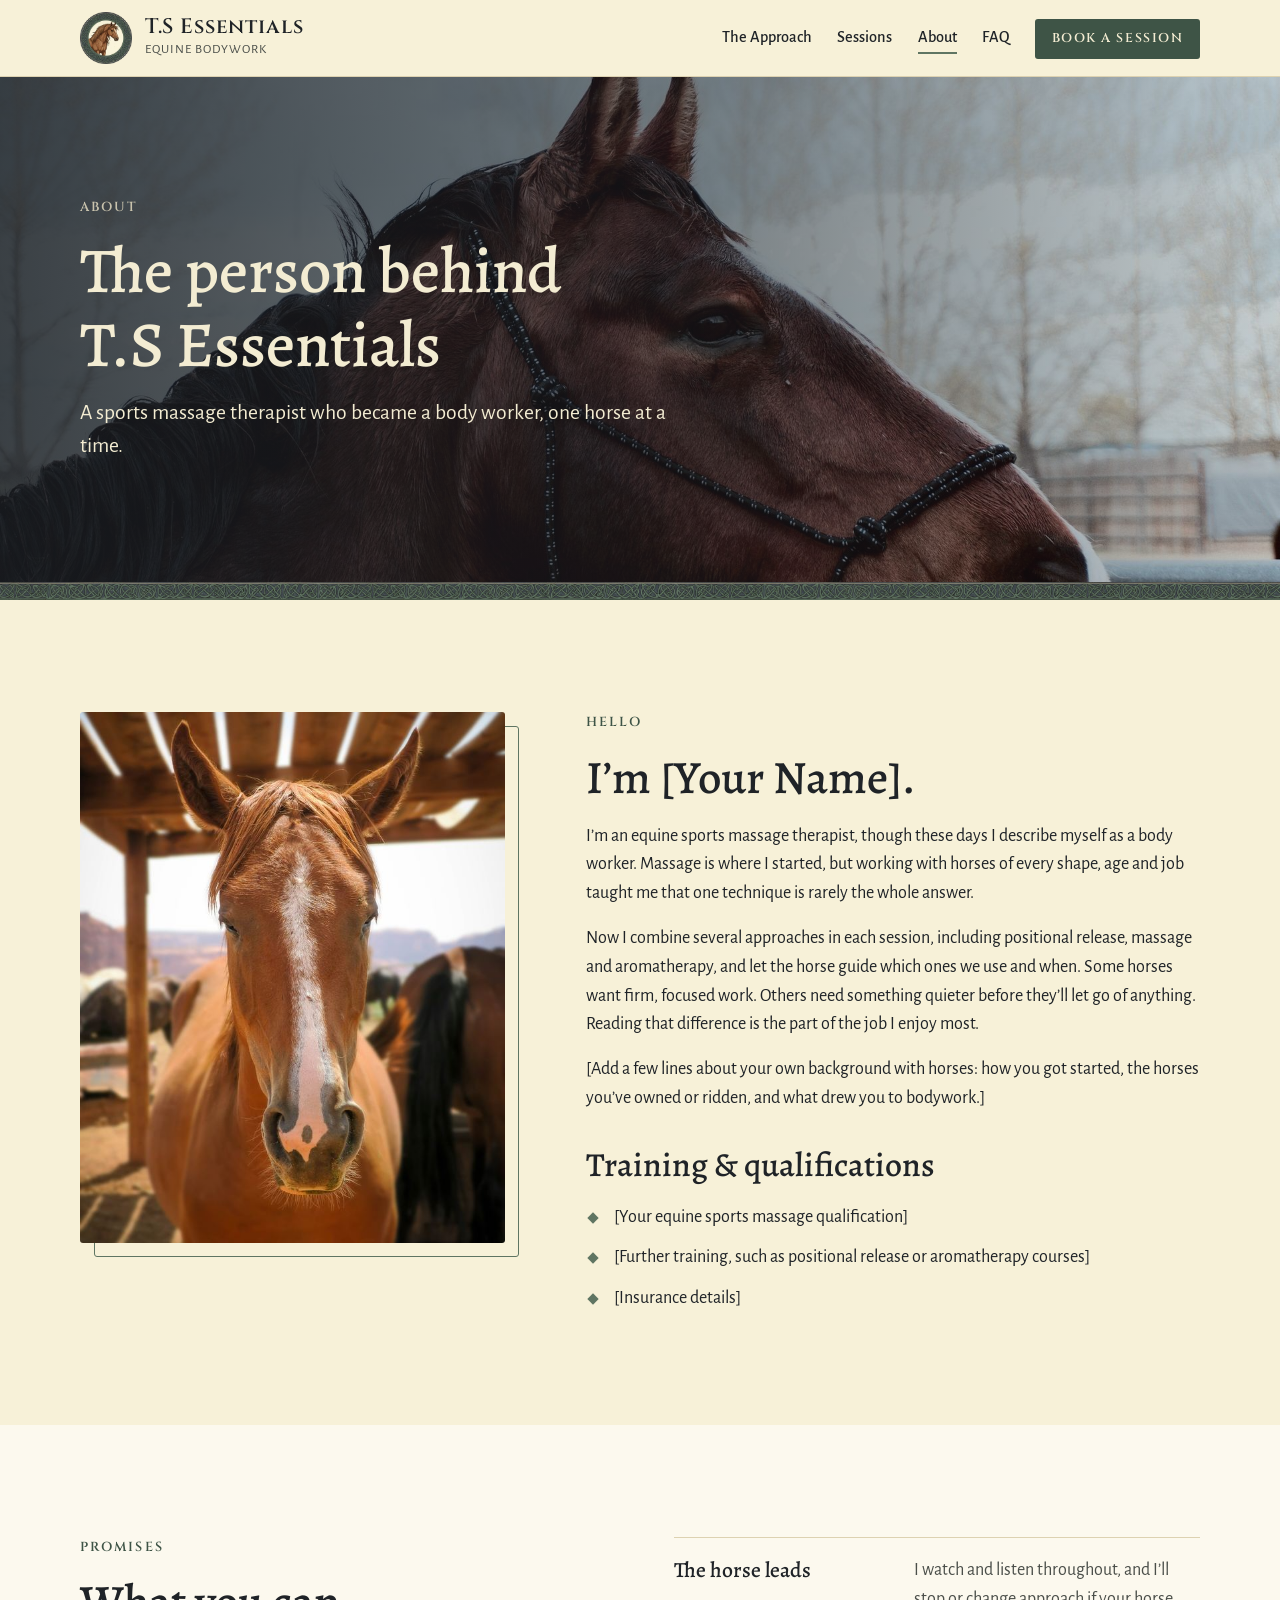
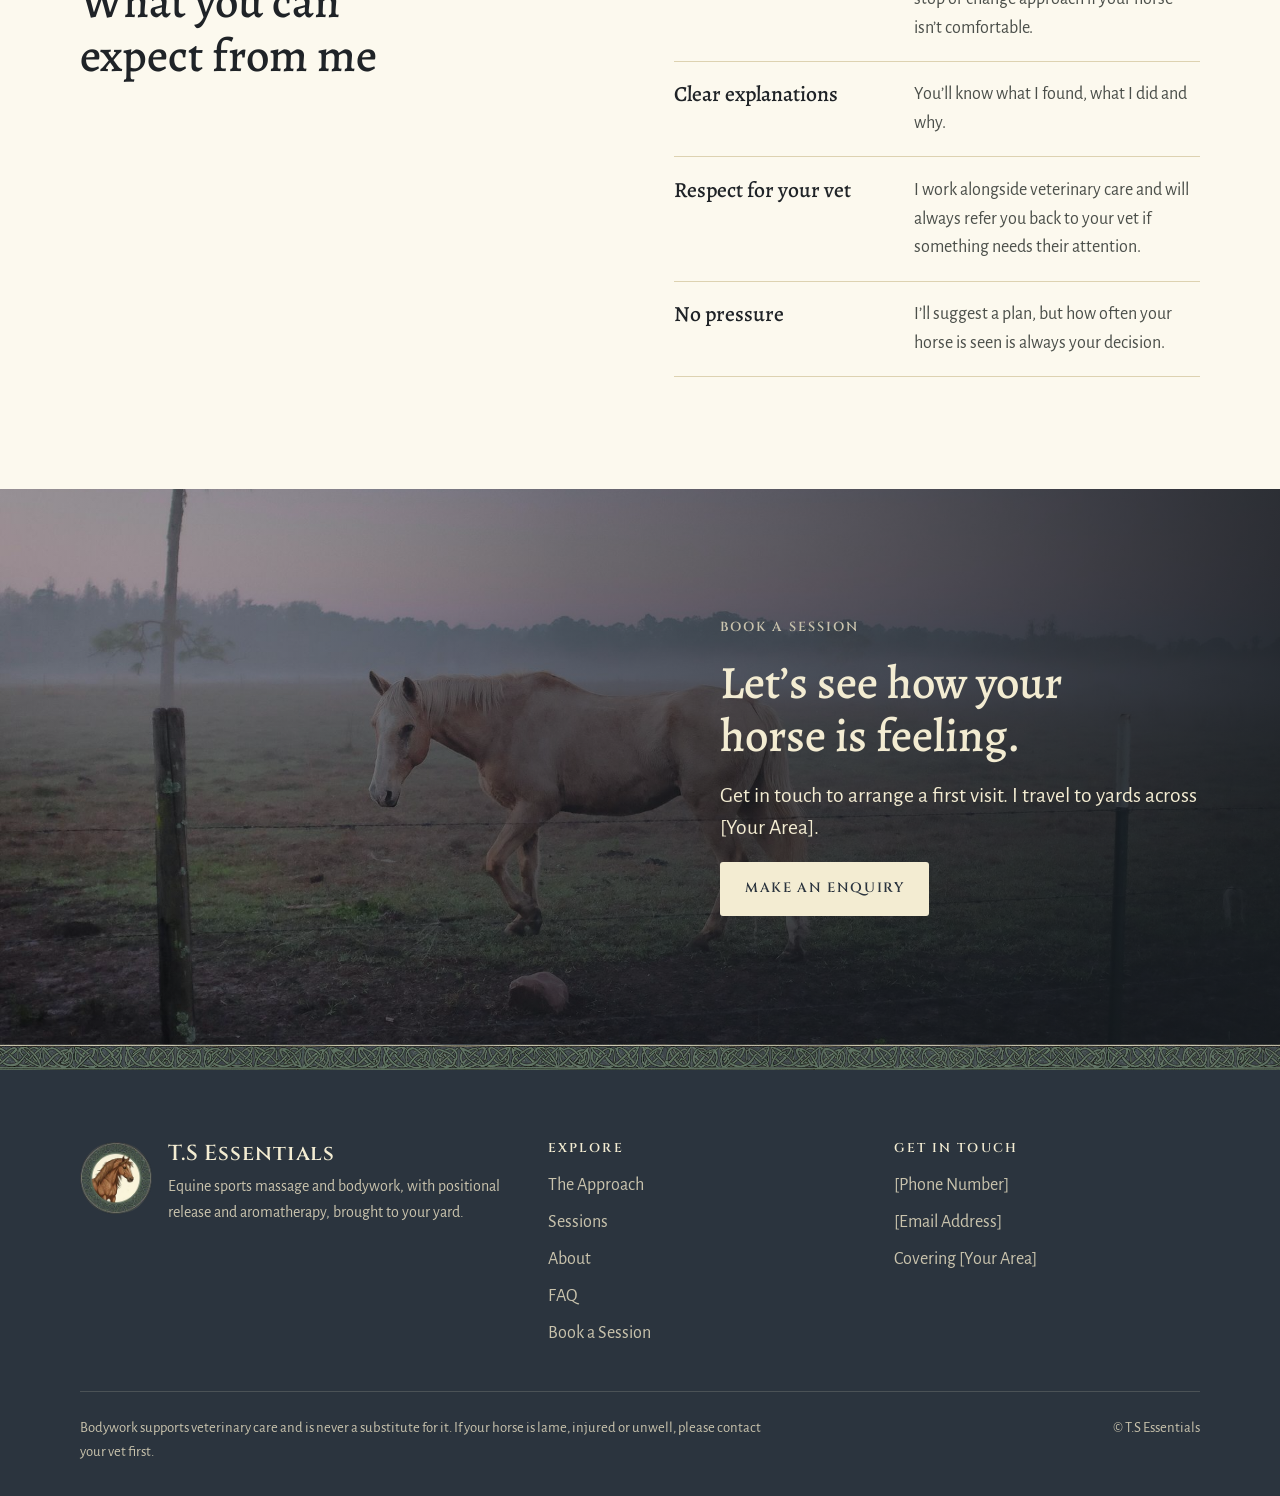
==== ts-essentials-website/about.html @ 5a61f4cd "Add T.S Essentials equine bodywork website Five-page static site (Home, Approach, Sessions/FAQ, Abou" ====
<!doctype html>
<html lang="en">
<head>
<meta charset="utf-8">
<meta name="viewport" content="width=device-width, initial-scale=1, viewport-fit=cover">
<title>About | T.S Essentials</title>
<meta name="claude:viewport-fit-sides" content="cover">
<meta name="description" content="Meet the equine sports massage therapist and body worker behind T.S Essentials.">
<meta property="og:type" content="website">
<meta property="og:site_name" content="T.S Essentials">
<meta property="og:title" content="About | T.S Essentials">
<meta property="og:description" content="Meet the equine sports massage therapist and body worker behind T.S Essentials.">
<meta property="og:image" content="images/logo-full.jpg">
<meta name="theme-color" content="#f7f1d8">
<link rel="icon" type="image/png" href="images/favicon.png">
<link rel="apple-touch-icon" href="images/apple-touch-icon.png">
<link rel="preconnect" href="https://fonts.googleapis.com">
<link rel="preconnect" href="https://fonts.gstatic.com" crossorigin>
<link rel="stylesheet" href="https://fonts.googleapis.com/css2?family=Alegreya:ital,wght@0,500;0,600;1,500&family=Alegreya+Sans:wght@400;500;700&family=Cinzel:wght@500;600&display=swap">
<link rel="stylesheet" href="css/styles.css">
<script>document.documentElement.classList.add("js");</script>
</head>
<body>
<a class="skip" href="#main">Skip to content</a>
<header class="site-header">
  <div class="wrap">
    <a class="brand" href="index.html" aria-label="T.S Essentials, home">
      <img src="images/emblem-small.webp" width="52" height="52" alt="">
      <span>
        <span class="brand__name">T.S Essentials</span>
        <span class="brand__sub">Equine Bodywork</span>
      </span>
    </a>
    <button class="nav-toggle" type="button" aria-expanded="false" aria-controls="site-nav">Menu</button>
    <nav class="nav" id="site-nav" aria-label="Main">
      <ul>
        <li><a href="approach.html">The Approach</a></li>
        <li><a href="sessions.html">Sessions</a></li>
        <li><a href="about.html" aria-current="page">About</a></li>
        <li><a href="sessions.html#faq">FAQ</a></li>
        <li><a class="nav__cta" href="contact.html">Book a Session</a></li>
      </ul>
    </nav>
  </div>
</header>
<section class="page-head">
  <img src="images/bay-halter.jpg" srcset="images/bay-halter-sm.jpg 900w, images/bay-halter.jpg 1920w" sizes="100vw" alt="" style="object-position: 60% 35%;">
  <div class="wrap">
    <div class="page-head__inner">
      <p class="eyebrow">About</p>
      <h1>The person behind T.S Essentials</h1>
      <p>A sports massage therapist who became a body worker, one horse at a time.</p>
    </div>
  </div>
</section>
<div class="knot knot--thin" role="presentation"></div>

<main id="main">

<section class="section">
  <div class="wrap split split--top">
    <div class="split__media split__media--tall framed">
      <img src="images/chestnut-blaze.jpg" srcset="images/chestnut-blaze-sm.jpg 640w, images/chestnut-blaze.jpg 1100w" sizes="(max-width: 820px) 100vw, 40vw" width="1100" height="1650" alt="A chestnut horse with a white blaze looking out from a field shelter" loading="lazy">
    </div>
    <div class="stack">
      <p class="eyebrow">Hello</p>
      <h2>I&rsquo;m [Your Name].</h2>
      <div class="prose">
        <p>I&rsquo;m an equine sports massage therapist, though these days I describe myself as a body worker. Massage is where I started, but working with horses of every shape, age and job taught me that one technique is rarely the whole answer.</p>
        <p>Now I combine several approaches in each session, including positional release, massage and aromatherapy, and let the horse guide which ones we use and when. Some horses want firm, focused work. Others need something quieter before they&rsquo;ll let go of anything. Reading that difference is the part of the job I enjoy most.</p>
        <p>[Add a few lines about your own background with horses: how you got started, the horses you&rsquo;ve owned or ridden, and what drew you to bodywork.]</p>
      </div>
      <h3 class="mt-1">Training &amp; qualifications</h3>
      <ul class="checks">
        <li>[Your equine sports massage qualification]</li>
        <li>[Further training, such as positional release or aromatherapy courses]</li>
        <li>[Insurance details]</li>
      </ul>
    </div>
  </div>
</section>

<section class="section section--paper">
  <div class="wrap two-col">
    <div class="stack">
      <p class="eyebrow">Promises</p>
      <h2>What you can expect from me</h2>
    </div>
    <dl class="roster">
      <div><dt>The horse leads</dt><dd>I watch and listen throughout, and I&rsquo;ll stop or change approach if your horse isn&rsquo;t comfortable.</dd></div>
      <div><dt>Clear explanations</dt><dd>You&rsquo;ll know what I found, what I did and why.</dd></div>
      <div><dt>Respect for your vet</dt><dd>I work alongside veterinary care and will always refer you back to your vet if something needs their attention.</dd></div>
      <div><dt>No pressure</dt><dd>I&rsquo;ll suggest a plan, but how often your horse is seen is always your decision.</dd></div>
    </dl>
  </div>
</section>

<section class="cta" aria-labelledby="cta-title">
  <img src="images/palomino-fog.jpg" srcset="images/palomino-fog-sm.jpg 900w, images/palomino-fog.jpg 1920w" sizes="100vw" alt="" loading="lazy" style="object-position: 50% 55%;">
  <div class="wrap">
    <div class="cta__inner">
      <p class="eyebrow">Book a session</p>
      <h2 id="cta-title">Let’s see how your horse is feeling.</h2>
      <p>Get in touch to arrange a first visit. I travel to yards across [Your Area].</p>
      <div class="actions"><a class="btn btn--light" href="contact.html">Make an enquiry</a></div>
    </div>
  </div>
</section>

</main>
<div class="knot" role="presentation"></div>
<footer class="site-footer">
  <div class="wrap">
    <div class="footer-grid">
      <div class="footer-brand">
        <img src="images/emblem-small.webp" width="72" height="72" alt="">
        <div>
          <span class="brand__name">T.S Essentials</span>
          <p>Equine sports massage and bodywork, with positional release and aromatherapy, brought to your yard.</p>
        </div>
      </div>
      <div>
        <h2>Explore</h2>
        <ul>
          <li><a href="approach.html">The Approach</a></li>
          <li><a href="sessions.html">Sessions</a></li>
          <li><a href="about.html">About</a></li>
          <li><a href="sessions.html#faq">FAQ</a></li>
          <li><a href="contact.html">Book a Session</a></li>
        </ul>
      </div>
      <div>
        <h2>Get in touch</h2>
        <ul>
          <li><a href="tel:[Phone Number]">[Phone Number]</a></li>
          <li><a href="mailto:[Email Address]">[Email Address]</a></li>
          <li>Covering [Your Area]</li>
        </ul>
      </div>
    </div>
    <div class="footer-base">
      <p>Bodywork supports veterinary care and is never a substitute for it. If your horse is lame, injured or unwell, please contact your vet first.</p>
      <p>&copy; T.S Essentials</p>
    </div>
  </div>
</footer>
<script src="js/main.js" defer></script>
</body>
</html>
---- ts-essentials-website/css/styles.css ----
/* ==========================================================================
   T.S Essentials · Equine Bodywork
   Layout concept: a parchment page framed by the knotwork from the logo.
   Slate bands carry the key messages; inscriptional capitals for labels.
   ========================================================================== */

:root {
  /* Colour, sampled from the logo */
  --parchment: #f7f1d8;      /* logo ground */
  --paper: #fcf9ee;          /* lighter panel */
  --slate: #2b343e;          /* outer ring navy */
  --slate-soft: #3a4550;
  --knot: #5f7562;           /* knotwork green */
  --knot-deep: #3e5446;
  --chestnut: #8f532b;       /* the horse */
  --chestnut-deep: #6b3b1d;
  --ink: #1f2327;
  --ink-soft: #4b4f4a;
  --rule: #ddd2b1;
  --on-dark: #f3ecd2;
  --on-dark-soft: #c9c3ad;

  /* Type */
  --font-mark: "Cinzel", "Trajan Pro", "Times New Roman", serif;
  --font-head: "Alegreya", "Georgia", "Times New Roman", serif;
  --font-body: "Alegreya Sans", "Gill Sans", "Segoe UI", system-ui, sans-serif;

  --step--1: 0.9rem;
  --step-0: 1.125rem;
  --step-1: 1.35rem;
  --step-2: clamp(1.6rem, 1.3rem + 1.2vw, 2.1rem);
  --step-3: clamp(2rem, 1.5rem + 2vw, 2.9rem);
  --step-4: clamp(2.4rem, 1.6rem + 3.4vw, 4rem);

  --measure: 64ch;
  --wrap: 72rem;
  --gutter-l: max(16px, env(safe-area-inset-left, 0px));
  --gutter-r: max(16px, env(safe-area-inset-right, 0px));
  --space-section: clamp(4rem, 3rem + 5vw, 7.5rem);
  --radius: 3px;
  color-scheme: light;
}

*, *::before, *::after { box-sizing: border-box; }

html { -webkit-text-size-adjust: 100%; scroll-behavior: smooth; }
@media (prefers-reduced-motion: reduce) {
  html { scroll-behavior: auto; }
  *, *::before, *::after { transition: none !important; animation: none !important; }
}

body {
  margin: 0;
  background: var(--parchment);
  color: var(--ink);
  font-family: var(--font-body);
  font-size: var(--step-0);
  line-height: 1.6;
  text-rendering: optimizeLegibility;
}

img { display: block; max-width: 100%; height: auto; }

a { color: var(--knot-deep); text-decoration-thickness: 1px; text-underline-offset: 0.2em; }
a:hover { color: var(--chestnut); }

:focus-visible { outline: 2px solid var(--chestnut); outline-offset: 3px; }

h1, h2, h3, h4 {
  font-family: var(--font-head);
  font-weight: 500;
  line-height: 1.15;
  margin: 0;
  text-wrap: balance;
  color: var(--ink);
}
h1 { font-size: var(--step-4); }
h2 { font-size: var(--step-3); }
h3 { font-size: var(--step-2); }
h4 { font-size: var(--step-1); }

p { margin: 0; }

.skip {
  position: absolute; left: -999px; top: 0;
  background: var(--slate); color: var(--on-dark);
  padding: 0.6rem 1rem; z-index: 100;
}
.skip:focus { left: var(--gutter-l); top: 0.5rem; }

/* ---------- Layout helpers ---------- */

.wrap {
  max-width: var(--wrap);
  margin-inline: auto;
  padding-left: var(--gutter-l);
  padding-right: var(--gutter-r);
}

.section { padding-block: var(--space-section); }
.section--tight { padding-block: clamp(3rem, 2rem + 3vw, 5rem); }
.section--paper { background: var(--paper); }

.stack { display: flex; flex-direction: column; gap: 1.1rem; }
.stack > * { min-width: 0; }
.prose { max-width: var(--measure); }
.prose p + p { margin-top: 1rem; }

.eyebrow {
  font-family: var(--font-mark);
  font-size: 0.82rem;
  font-weight: 600;
  letter-spacing: 0.16em;
  text-transform: uppercase;
  color: var(--knot-deep);
}

.lede { font-size: var(--step-1); line-height: 1.5; color: var(--ink-soft); }

/* The knotwork band, unrolled from the logo's ring */
.knot {
  height: 26px;
  background: var(--slate) url("../images/knot-band.webp") repeat-x center / auto 100%;
}
.knot--thin { height: 18px; }

/* ---------- Buttons ---------- */

.btn {
  display: inline-flex; align-items: center; justify-content: center; gap: 0.5rem;
  font-family: var(--font-mark);
  font-weight: 600;
  font-size: 0.85rem;
  letter-spacing: 0.12em;
  text-transform: uppercase;
  text-decoration: none;
  padding: 0.95rem 1.5rem;
  border: 1px solid transparent;
  border-radius: var(--radius);
  cursor: pointer;
  transition: background-color 0.2s ease, color 0.2s ease, border-color 0.2s ease;
}
.btn--primary { background: var(--knot-deep); color: var(--on-dark); }
.btn--primary:hover { background: var(--slate); color: var(--on-dark); }
.btn--light { background: var(--on-dark); color: var(--slate); }
.btn--light:hover { background: var(--paper); color: var(--chestnut-deep); }
.btn--ghost { border-color: currentColor; color: var(--on-dark); background: transparent; }
.btn--ghost:hover { background: rgba(243, 236, 210, 0.12); color: var(--on-dark); }
.btn--outline { border-color: var(--knot-deep); color: var(--knot-deep); background: transparent; }
.btn--outline:hover { background: var(--knot-deep); color: var(--on-dark); }

.actions { display: flex; flex-wrap: wrap; gap: 0.75rem; }

/* ---------- Header ---------- */

body::before {
  content: ""; position: fixed; inset: 0 0 auto;
  height: env(safe-area-inset-top, 0px);
  z-index: 60; background: var(--parchment);
}

.site-header {
  position: sticky;
  top: env(safe-area-inset-top, 0px);
  z-index: 50;
  background: var(--parchment);
  border-bottom: 1px solid var(--rule);
}
.site-header .wrap {
  display: flex; align-items: center; justify-content: space-between;
  gap: 1rem; min-height: 76px;
}

.brand {
  display: flex; align-items: center; gap: 0.8rem;
  text-decoration: none; color: var(--ink);
}
.brand img { width: 52px; height: 52px; }
.brand__name {
  display: block;
  font-family: var(--font-mark);
  font-weight: 600;
  font-size: 1.3rem;
  letter-spacing: 0.04em;
  line-height: 1.1;
  color: var(--ink);
}
.brand__sub {
  display: block;
  font-family: var(--font-body);
  font-size: 0.82rem;
  letter-spacing: 0.08em;
  text-transform: uppercase;
  color: var(--ink-soft);
}
.brand:hover .brand__name { color: var(--chestnut-deep); }

.nav ul {
  list-style: none; margin: 0; padding: 0;
  display: flex; align-items: center; gap: 0.25rem 1.6rem; flex-wrap: wrap;
}
.nav a {
  font-family: var(--font-body);
  font-weight: 500;
  font-size: 1.02rem;
  color: var(--ink);
  text-decoration: none;
  padding-block: 0.4rem;
  border-bottom: 2px solid transparent;
}
.nav a:hover { color: var(--knot-deep); border-bottom-color: var(--rule); }
.nav a[aria-current="page"] { border-bottom-color: var(--knot); }
.nav .nav__cta {
  font-family: var(--font-mark);
  font-size: 0.8rem; font-weight: 600;
  letter-spacing: 0.12em; text-transform: uppercase;
  background: var(--knot-deep); color: var(--on-dark);
  padding: 0.7rem 1.05rem; border-radius: var(--radius); border: 0;
}
.nav .nav__cta:hover { background: var(--slate); color: var(--on-dark); }
.nav .nav__cta[aria-current="page"] { background: var(--slate); }

.nav-toggle {
  display: none;
  font: 600 0.8rem/1 var(--font-mark);
  letter-spacing: 0.12em; text-transform: uppercase;
  color: var(--ink); background: transparent;
  border: 1px solid var(--ink-soft); border-radius: var(--radius);
  padding: 0.65rem 0.85rem; cursor: pointer;
}

@media (max-width: 860px) {
  .js .nav-toggle { display: inline-block; }
  .js .nav {
    display: none;
    position: absolute; left: 0; right: 0; top: 100%;
    background: var(--parchment);
    border-bottom: 1px solid var(--rule);
    padding: 0.5rem var(--gutter-r) 1.25rem var(--gutter-l);
  }
  .js .nav.is-open { display: block; }
  .js .nav ul { flex-direction: column; align-items: stretch; gap: 0; }
  .js .nav li a { display: block; padding: 0.8rem 0; border-bottom: 1px solid var(--rule); }
  .js .nav li:last-child a { margin-top: 1rem; text-align: center; border-bottom: 0; }
  .site-header .wrap { position: relative; }
  /* Without script, the menu simply wraps under the brand */
  html:not(.js) .site-header .wrap { flex-wrap: wrap; padding-block: 0.75rem; }
}

@media (max-width: 420px) {
  .brand img { width: 44px; height: 44px; }
  .brand__name { font-size: 1.12rem; }
  .brand__sub { font-size: 0.74rem; }
}

/* ---------- Hero (home) ---------- */

.hero {
  position: relative;
  isolation: isolate;
  color: var(--on-dark);
  background: var(--slate);
  overflow: hidden;
}
.hero__img {
  position: absolute; inset: 0; z-index: -2;
  width: 100%; height: 100%;
  object-fit: cover; object-position: 62% 60%;
}
.hero::after {
  content: ""; position: absolute; inset: 0; z-index: -1;
  background:
    linear-gradient(90deg, rgba(24, 29, 34, 0.86) 0%, rgba(24, 29, 34, 0.62) 42%, rgba(24, 29, 34, 0.1) 78%),
    linear-gradient(0deg, rgba(24, 29, 34, 0.55) 0%, rgba(24, 29, 34, 0) 40%);
}
.hero .wrap { padding-block: clamp(5.5rem, 4rem + 9vw, 11rem); }
.hero__inner { max-width: 36rem; display: flex; flex-direction: column; gap: 1.4rem; }
.hero .eyebrow { color: var(--on-dark-soft); }
.hero h1 { color: var(--on-dark); }
.hero p:not(.eyebrow) { font-size: var(--step-1); line-height: 1.5; color: var(--on-dark); max-width: 32rem; }
.hero .actions { margin-top: 0.4rem; }
@media (max-width: 760px) {
  .hero__img { object-position: 72% 60%; }
  .hero::after {
    background: linear-gradient(0deg, rgba(24, 29, 34, 0.88) 0%, rgba(24, 29, 34, 0.62) 55%, rgba(24, 29, 34, 0.5) 100%);
  }
}

/* ---------- Page header (inner pages) ---------- */

.page-head {
  position: relative; isolation: isolate;
  background: var(--slate); color: var(--on-dark);
  overflow: hidden;
}
.page-head img {
  position: absolute; inset: 0; z-index: -2;
  width: 100%; height: 100%; object-fit: cover;
}
.page-head::after {
  content: ""; position: absolute; inset: 0; z-index: -1;
  background: linear-gradient(90deg, rgba(24, 29, 34, 0.84) 0%, rgba(24, 29, 34, 0.55) 55%, rgba(24, 29, 34, 0.2) 100%);
}
@media (max-width: 760px) {
  .page-head::after { background: linear-gradient(0deg, rgba(24, 29, 34, 0.85) 0%, rgba(24, 29, 34, 0.6) 100%); }
}
.page-head .wrap { padding-block: clamp(4rem, 3rem + 6vw, 7.5rem); }
.page-head__inner { max-width: 38rem; display: flex; flex-direction: column; gap: 1rem; }
.page-head .eyebrow { color: var(--on-dark-soft); }
.page-head h1 { color: var(--on-dark); font-size: var(--step-4); }
.page-head p:not(.eyebrow) { color: var(--on-dark); font-size: var(--step-1); line-height: 1.5; }

/* ---------- Split (image + text) ---------- */

.split {
  display: grid;
  grid-template-columns: minmax(0, 5fr) minmax(0, 7fr);
  gap: clamp(2rem, 1rem + 4vw, 5rem);
  align-items: center;
}
.split--flip { grid-template-columns: minmax(0, 7fr) minmax(0, 5fr); }
.split--flip > .split__media { order: 2; }
.split--top { align-items: start; }

.split__media img {
  width: 100%;
  border-radius: var(--radius);
}
.split__media--tall img { aspect-ratio: 4 / 5; object-fit: cover; }
.split__media--wide img { aspect-ratio: 4 / 3; object-fit: cover; }

/* A framed photo: thin knot-green keyline offset behind */
.framed { position: relative; }
.framed::before {
  content: ""; position: absolute;
  inset: 14px -14px -14px 14px;
  border: 1px solid var(--knot);
  border-radius: var(--radius);
  z-index: -1;
}
.framed { isolation: isolate; margin-right: 14px; margin-bottom: 14px; }

@media (max-width: 820px) {
  .split, .split--flip { grid-template-columns: minmax(0, 1fr); }
  .split--flip > .split__media { order: 0; }
  .split__media--tall img { aspect-ratio: 4 / 3; }
}

/* ---------- Slate band with three pillars ---------- */

.band {
  background: var(--slate);
  color: var(--on-dark);
}
.band h2, .band h3 { color: var(--on-dark); }
.band .eyebrow { color: var(--on-dark-soft); }
.band p { color: var(--on-dark-soft); }
.band a { color: var(--on-dark); }
.band a:hover { color: #e6c9a6; }

.band__head { max-width: 40rem; display: flex; flex-direction: column; gap: 1rem; margin-bottom: clamp(2.5rem, 2rem + 2vw, 3.75rem); }

.pillars {
  display: grid;
  grid-template-columns: repeat(3, minmax(0, 1fr));
  gap: 0;
}
.pillar {
  display: flex; flex-direction: column; gap: 0.9rem;
  padding: 0.25rem clamp(1.25rem, 0.5rem + 2vw, 2.25rem);
  border-left: 1px solid rgba(243, 236, 210, 0.2);
}
.pillar:first-child { padding-left: 0; border-left: 0; }
.pillar h3 {
  font-family: var(--font-mark);
  font-size: 1.15rem;
  font-weight: 600;
  letter-spacing: 0.06em;
  text-transform: uppercase;
}
.pillar .more {
  margin-top: auto;
  padding-top: 0.5rem;
  font-weight: 500;
}

@media (max-width: 860px) {
  .pillars { grid-template-columns: minmax(0, 1fr); gap: 2.25rem; }
  .pillar, .pillar:first-child { padding: 1.75rem 0 0; border-left: 0; border-top: 1px solid rgba(243, 236, 210, 0.2); }
  .pillar:first-child { border-top: 0; padding-top: 0; }
}

/* ---------- Lists ---------- */

.checks { list-style: none; margin: 0; padding: 0; display: grid; gap: 0.75rem; }
.checks li {
  position: relative;
  padding-left: 1.75rem;
}
.checks li::before {
  /* small knot-green lozenge */
  content: "";
  position: absolute; left: 0.2rem; top: 0.62em;
  width: 0.5rem; height: 0.5rem;
  background: var(--knot);
  transform: rotate(45deg);
}
.checks--two { grid-template-columns: repeat(2, minmax(0, 1fr)); column-gap: 2.5rem; }
@media (max-width: 640px) { .checks--two { grid-template-columns: minmax(0, 1fr); } }

.checks strong { font-weight: 700; color: var(--ink); }

/* Who-I-work-with list: term + description */
.roster { display: grid; gap: 0; margin: 0; }
.roster div {
  display: grid; grid-template-columns: minmax(0, 13rem) minmax(0, 1fr);
  gap: 0.4rem 2rem;
  padding-block: 1.15rem;
  border-top: 1px solid var(--rule);
}
.roster div:last-child { border-bottom: 1px solid var(--rule); }
.roster dt { font-family: var(--font-head); font-size: var(--step-1); font-weight: 500; line-height: 1.3; }
.roster dd { margin: 0; color: var(--ink-soft); }
@media (max-width: 640px) { .roster div { grid-template-columns: minmax(0, 1fr); } }

/* ---------- Notice (vet note) ---------- */

.notice {
  display: grid;
  grid-template-columns: auto minmax(0, 1fr);
  gap: 1.1rem;
  align-items: start;
  background: var(--paper);
  border: 1px solid var(--rule);
  border-left: 4px solid var(--chestnut);
  padding: 1.35rem 1.5rem;
  border-radius: var(--radius);
}
.notice svg { width: 26px; height: 26px; color: var(--chestnut); margin-top: 0.15rem; }
.notice h3 { font-size: var(--step-1); margin-bottom: 0.35rem; }
.notice p { color: var(--ink-soft); }
.notice p + p { margin-top: 0.6rem; }

/* ---------- Steps (a real sequence) ---------- */

.steps { list-style: none; margin: 0; padding: 0; counter-reset: step; display: grid; gap: 0; }
.steps li {
  counter-increment: step;
  display: grid;
  grid-template-columns: 4.25rem minmax(0, 1fr);
  gap: 0.25rem 1.25rem;
  padding-block: 1.6rem;
  border-top: 1px solid var(--rule);
}
.steps li:last-child { border-bottom: 1px solid var(--rule); }
.steps li::before {
  content: counter(step, upper-roman);
  grid-row: span 2;
  font-family: var(--font-mark);
  font-weight: 600;
  font-size: 1.5rem;
  color: var(--knot);
  line-height: 1.2;
}
.steps h3 { font-size: var(--step-1); }
.steps p { color: var(--ink-soft); grid-column: 2; }

/* ---------- Release signs (approach page) ---------- */

.signs {
  display: grid;
  grid-template-columns: repeat(2, minmax(0, 1fr));
  gap: 0;
  margin: 0; padding: 0; list-style: none;
  border-top: 1px solid var(--rule);
}
.signs li {
  padding: 1rem 1rem 1rem 0;
  border-bottom: 1px solid var(--rule);
}
.signs li:nth-child(odd) { padding-right: 1.5rem; }
.signs li:nth-child(even) { padding-left: 1.5rem; border-left: 1px solid var(--rule); }
.signs strong { display: block; font-family: var(--font-head); font-weight: 500; font-size: 1.15rem; }
.signs span { color: var(--ink-soft); font-size: 1rem; }
@media (max-width: 560px) {
  .signs { grid-template-columns: minmax(0, 1fr); }
  .signs li:nth-child(even) { padding-left: 0; border-left: 0; }
}

/* ---------- Quote-style statement ---------- */

.statement {
  font-family: var(--font-head);
  font-style: italic;
  font-size: var(--step-2);
  line-height: 1.35;
  color: var(--ink);
  max-width: 40rem;
}

/* ---------- Photo strip ---------- */

.photo-band { position: relative; }
.photo-band img { width: 100%; height: clamp(240px, 34vw, 460px); object-fit: cover; }

/* ---------- CTA panel ---------- */

.cta {
  position: relative; isolation: isolate; overflow: hidden;
  background: var(--slate); color: var(--on-dark);
}
.cta img {
  position: absolute; inset: 0; z-index: -2;
  width: 100%; height: 100%; object-fit: cover; object-position: 50% 55%;
}
.cta::after {
  content: ""; position: absolute; inset: 0; z-index: -1;
  background: linear-gradient(90deg, rgba(24, 29, 34, 0.15) 0%, rgba(24, 29, 34, 0.55) 45%, rgba(24, 29, 34, 0.85) 100%);
}
.cta .wrap { padding-block: clamp(4.5rem, 3.5rem + 6vw, 8rem); display: flex; justify-content: flex-end; }
.cta__inner { max-width: 30rem; display: flex; flex-direction: column; gap: 1.1rem; }
.cta h2 { color: var(--on-dark); }
.cta p:not(.eyebrow) { color: var(--on-dark); font-size: var(--step-1); line-height: 1.5; }
.cta .eyebrow { color: var(--on-dark-soft); }
@media (max-width: 700px) {
  .cta::after { background: linear-gradient(0deg, rgba(24, 29, 34, 0.88) 0%, rgba(24, 29, 34, 0.55) 100%); }
}

/* ---------- FAQ ---------- */

.faq { display: grid; gap: 0; border-top: 1px solid var(--rule); }
.faq details { border-bottom: 1px solid var(--rule); }
.faq summary {
  list-style: none;
  cursor: pointer;
  display: flex; justify-content: space-between; align-items: baseline; gap: 1.5rem;
  padding: 1.25rem 0;
  font-family: var(--font-head);
  font-size: var(--step-1);
  font-weight: 500;
  line-height: 1.3;
}
.faq summary::-webkit-details-marker { display: none; }
.faq summary::after {
  content: "+";
  flex: none;
  font-family: var(--font-body);
  font-size: 1.6rem; line-height: 1;
  color: var(--knot);
}
.faq details[open] summary::after { content: "\2212"; }
.faq summary:hover { color: var(--knot-deep); }
.faq .answer { padding: 0 0 1.4rem; max-width: var(--measure); color: var(--ink-soft); }
.faq .answer p + p { margin-top: 0.75rem; }

/* ---------- Contact ---------- */

.contact-grid {
  display: grid;
  grid-template-columns: minmax(0, 7fr) minmax(0, 4fr);
  gap: clamp(2rem, 1rem + 4vw, 5rem);
  align-items: start;
}
@media (max-width: 880px) { .contact-grid { grid-template-columns: minmax(0, 1fr); } }

.form { display: grid; gap: 1.25rem; }
.form fieldset { border: 0; padding: 0; margin: 0; display: grid; gap: 1.25rem; }
.form legend {
  font-family: var(--font-mark);
  font-weight: 600; font-size: 0.82rem;
  letter-spacing: 0.16em; text-transform: uppercase;
  color: var(--knot-deep);
  padding: 0; margin-bottom: 0.25rem;
}
.form .row { display: grid; grid-template-columns: repeat(2, minmax(0, 1fr)); gap: 1.25rem; }
@media (max-width: 560px) { .form .row { grid-template-columns: minmax(0, 1fr); } }

.field { display: flex; flex-direction: column; gap: 0.4rem; min-width: 0; }
.field label { font-weight: 500; font-size: 1rem; }
.field .hint { font-size: 0.9rem; color: var(--ink-soft); }
.field input, .field textarea, .field select {
  width: 100%;
  font: inherit;
  font-size: 1.05rem;
  color: var(--ink);
  background: var(--paper);
  border: 1px solid #c9bd99;
  border-radius: var(--radius);
  padding: 0.75rem 0.85rem;
}
.field textarea { min-height: 9rem; resize: vertical; }
.field input:focus, .field textarea:focus, .field select:focus {
  outline: 2px solid var(--knot); outline-offset: 0; border-color: var(--knot);
}
.req { color: var(--chestnut); }

.form__status {
  padding: 1rem 1.15rem;
  background: var(--paper);
  border: 1px solid var(--rule);
  border-left: 4px solid var(--knot);
  border-radius: var(--radius);
}

.aside-card {
  background: var(--slate);
  color: var(--on-dark);
  border-radius: var(--radius);
  overflow: hidden;
}
.aside-card__body { padding: 1.75rem; display: flex; flex-direction: column; gap: 1.25rem; }
.aside-card h2, .aside-card h3 { color: var(--on-dark); }
.aside-card dl { margin: 0; display: grid; gap: 1rem; }
.aside-card dt {
  font-family: var(--font-mark); font-weight: 600;
  font-size: 0.75rem; letter-spacing: 0.16em; text-transform: uppercase;
  color: var(--on-dark-soft);
}
.aside-card dd { margin: 0.15rem 0 0; font-size: 1.1rem; overflow-wrap: anywhere; }
.aside-card a { color: var(--on-dark); }
.aside-card p { color: var(--on-dark-soft); font-size: 1rem; }

/* ---------- Footer ---------- */

.site-footer { background: var(--slate); color: var(--on-dark-soft); }
.site-footer .wrap { padding-block: clamp(3rem, 2.5rem + 3vw, 4.5rem) 2rem; }
.footer-grid {
  display: grid;
  grid-template-columns: minmax(0, 1.4fr) minmax(0, 1fr) minmax(0, 1fr);
  gap: 2.5rem;
}
.footer-brand { display: flex; gap: 1rem; align-items: flex-start; }
.footer-brand img { width: 72px; height: 72px; flex: none; }
.footer-brand .brand__name { color: var(--on-dark); font-size: 1.35rem; }
.footer-brand p { font-size: 1rem; margin-top: 0.5rem; max-width: 22rem; }
.site-footer h2 {
  font-family: var(--font-mark); font-weight: 600;
  font-size: 0.8rem; letter-spacing: 0.16em; text-transform: uppercase;
  color: var(--on-dark); margin-bottom: 0.9rem;
}
.site-footer ul { list-style: none; margin: 0; padding: 0; display: grid; gap: 0.5rem; }
.site-footer a { color: var(--on-dark-soft); text-decoration: none; }
.site-footer a:hover { color: var(--on-dark); text-decoration: underline; }
.footer-base {
  margin-top: 2.75rem; padding-top: 1.5rem;
  border-top: 1px solid rgba(243, 236, 210, 0.16);
  display: flex; flex-wrap: wrap; justify-content: space-between; gap: 0.75rem 2rem;
  font-size: 0.92rem;
}
.footer-base p { max-width: 44rem; }
@media (max-width: 820px) { .footer-grid { grid-template-columns: minmax(0, 1fr); } }

/* ---------- Small utilities ---------- */

.center { text-align: center; }
.mt-1 { margin-top: 1rem; }
.mt-2 { margin-top: 2rem; }
.mt-3 { margin-top: 3rem; }
.section-head { display: flex; flex-direction: column; gap: 1rem; max-width: 44rem; margin-bottom: clamp(2rem, 1.5rem + 2vw, 3rem); }
.two-col { display: grid; grid-template-columns: repeat(2, minmax(0, 1fr)); gap: clamp(2rem, 1rem + 4vw, 5rem); align-items: start; }
.two-col > * { min-width: 0; }
@media (max-width: 820px) { .two-col { grid-template-columns: minmax(0, 1fr); } }

.visually-hidden {
  position: absolute !important; width: 1px; height: 1px;
  padding: 0; margin: -1px; overflow: hidden; clip: rect(0, 0, 0, 0); border: 0;
}
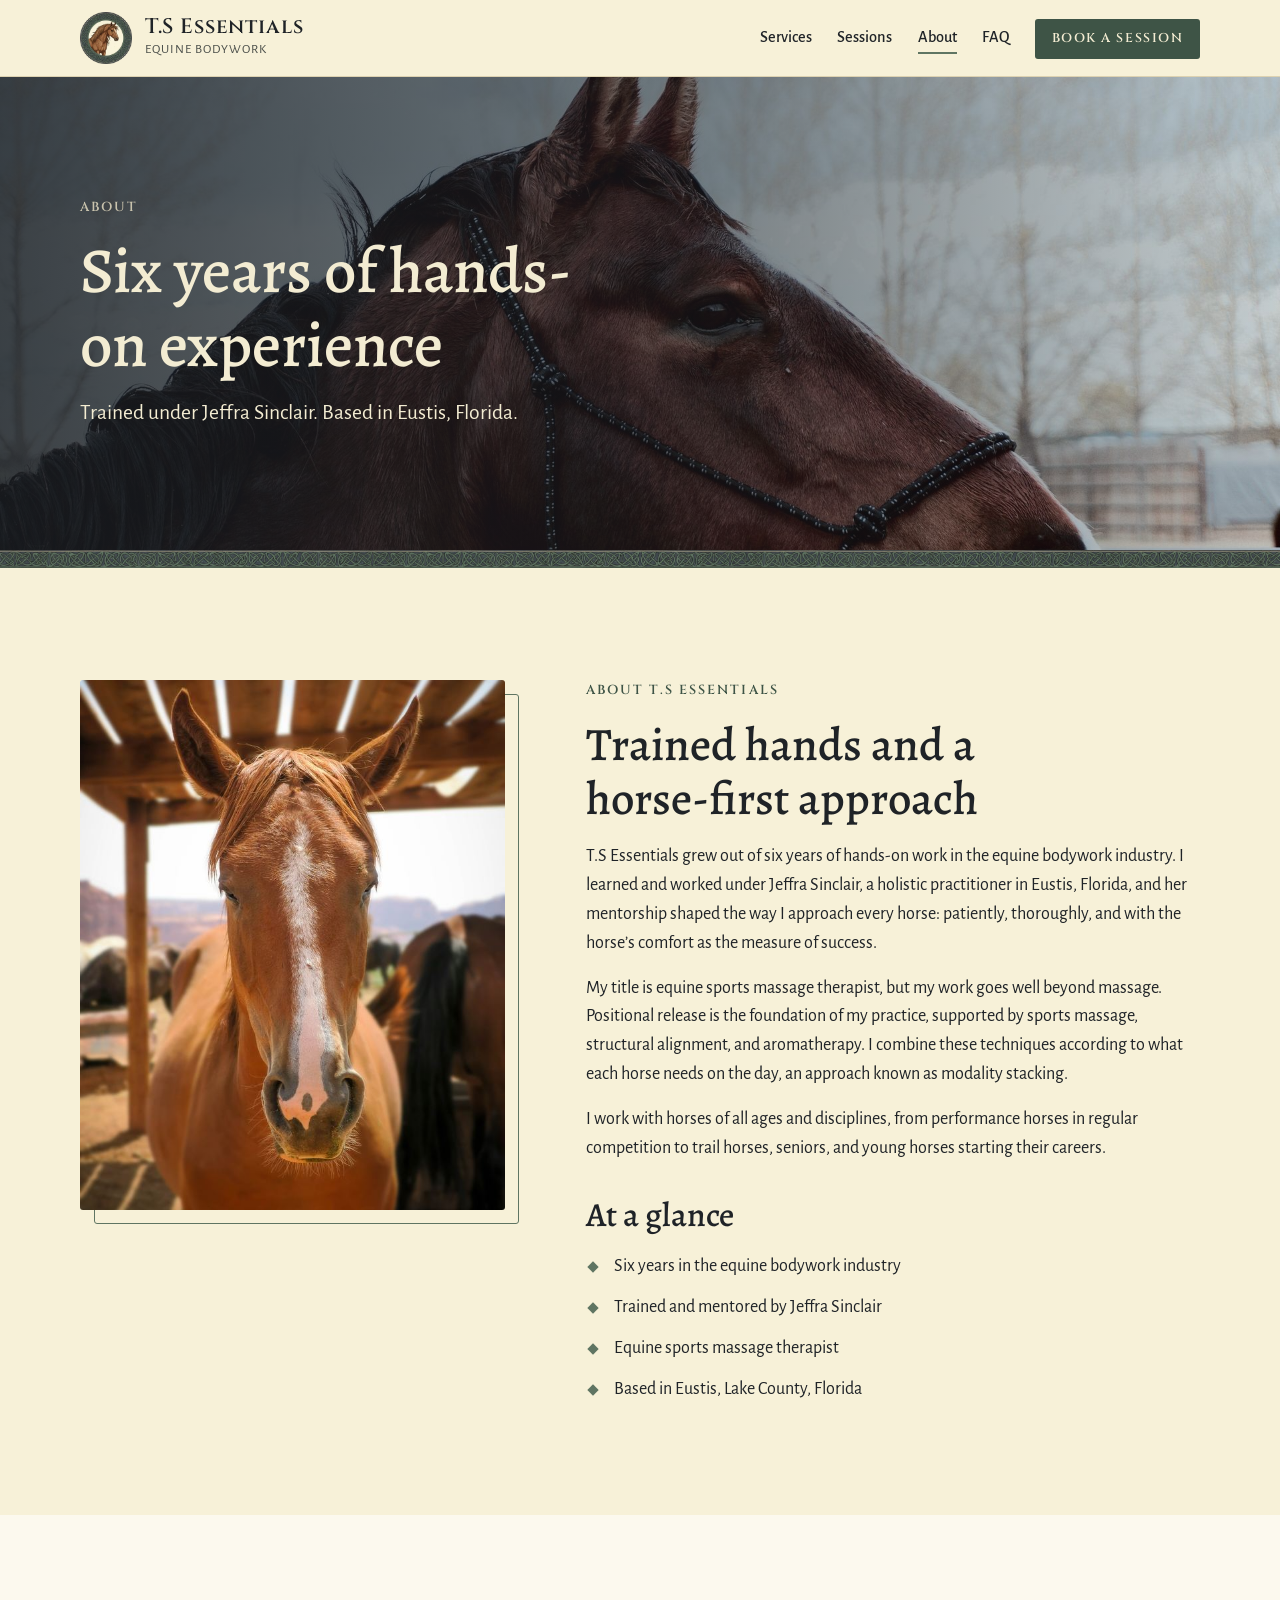
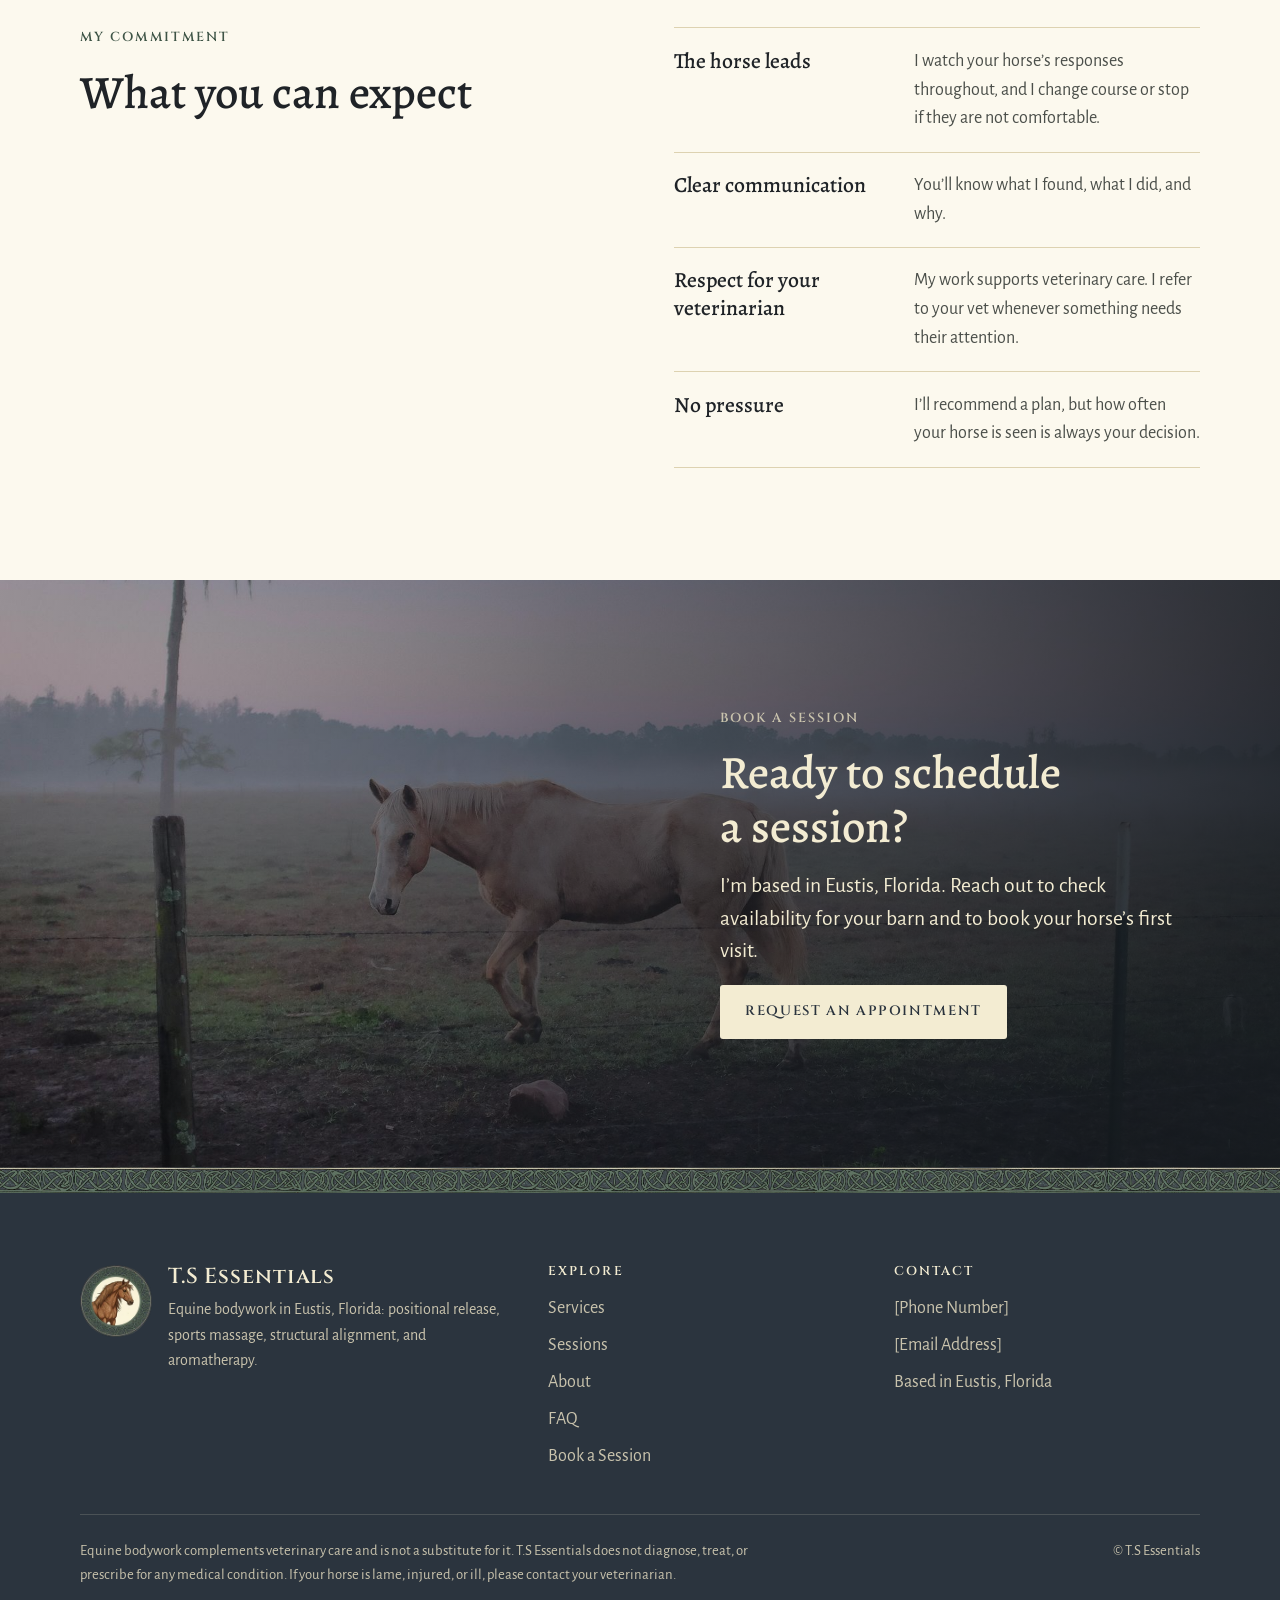
==== commit ffe165c5: "Rewrite T.S Essentials site copy with researched, professional content - Rename The Approach page to" ====
--- a/ts-essentials-website/about.html
+++ b/ts-essentials-website/about.html
@@ -1,15 +1,15 @@
 <!doctype html>
-<html lang="en">
+<html lang="en-US">
 <head>
 <meta charset="utf-8">
 <meta name="viewport" content="width=device-width, initial-scale=1, viewport-fit=cover">
 <title>About | T.S Essentials</title>
 <meta name="claude:viewport-fit-sides" content="cover">
-<meta name="description" content="Meet the equine sports massage therapist and body worker behind T.S Essentials.">
+<meta name="description" content="T.S Essentials is an equine bodywork practice in Eustis, Florida, with six years of industry experience and training under Jeffra Sinclair.">
 <meta property="og:type" content="website">
 <meta property="og:site_name" content="T.S Essentials">
 <meta property="og:title" content="About | T.S Essentials">
-<meta property="og:description" content="Meet the equine sports massage therapist and body worker behind T.S Essentials.">
+<meta property="og:description" content="T.S Essentials is an equine bodywork practice in Eustis, Florida, with six years of industry experience and training under Jeffra Sinclair.">
 <meta property="og:image" content="images/logo-full.jpg">
 <meta name="theme-color" content="#f7f1d8">
 <link rel="icon" type="image/png" href="images/favicon.png">
@@ -34,7 +34,7 @@
     <button class="nav-toggle" type="button" aria-expanded="false" aria-controls="site-nav">Menu</button>
     <nav class="nav" id="site-nav" aria-label="Main">
       <ul>
-        <li><a href="approach.html">The Approach</a></li>
+        <li><a href="services.html">Services</a></li>
         <li><a href="sessions.html">Sessions</a></li>
         <li><a href="about.html" aria-current="page">About</a></li>
         <li><a href="sessions.html#faq">FAQ</a></li>
@@ -48,8 +48,8 @@
   <div class="wrap">
     <div class="page-head__inner">
       <p class="eyebrow">About</p>
-      <h1>The person behind T.S Essentials</h1>
-      <p>A sports massage therapist who became a body worker, one horse at a time.</p>
+      <h1>Six years of hands-on experience</h1>
+      <p>Trained under Jeffra Sinclair. Based in Eustis, Florida.</p>
     </div>
   </div>
 </section>
@@ -60,21 +60,22 @@
 <section class="section">
   <div class="wrap split split--top">
     <div class="split__media split__media--tall framed">
-      <img src="images/chestnut-blaze.jpg" srcset="images/chestnut-blaze-sm.jpg 640w, images/chestnut-blaze.jpg 1100w" sizes="(max-width: 820px) 100vw, 40vw" width="1100" height="1650" alt="A chestnut horse with a white blaze looking out from a field shelter" loading="lazy">
+      <img src="images/chestnut-blaze.jpg" srcset="images/chestnut-blaze-sm.jpg 640w, images/chestnut-blaze.jpg 1100w" sizes="(max-width: 820px) 100vw, 40vw" width="1100" height="1650" alt="A chestnut horse with a white blaze looking out from a run-in shed" loading="lazy">
     </div>
     <div class="stack">
-      <p class="eyebrow">Hello</p>
-      <h2>I&rsquo;m [Your Name].</h2>
+      <p class="eyebrow">About T.S Essentials</p>
+      <h2>Trained hands and a horse-first approach</h2>
       <div class="prose">
-        <p>I&rsquo;m an equine sports massage therapist, though these days I describe myself as a body worker. Massage is where I started, but working with horses of every shape, age and job taught me that one technique is rarely the whole answer.</p>
-        <p>Now I combine several approaches in each session, including positional release, massage and aromatherapy, and let the horse guide which ones we use and when. Some horses want firm, focused work. Others need something quieter before they&rsquo;ll let go of anything. Reading that difference is the part of the job I enjoy most.</p>
-        <p>[Add a few lines about your own background with horses: how you got started, the horses you&rsquo;ve owned or ridden, and what drew you to bodywork.]</p>
+        <p>T.S Essentials grew out of six years of hands-on work in the equine bodywork industry. I learned and worked under Jeffra Sinclair, a holistic practitioner in Eustis, Florida, and her mentorship shaped the way I approach every horse: patiently, thoroughly, and with the horse&rsquo;s comfort as the measure of success.</p>
+        <p>My title is equine sports massage therapist, but my work goes well beyond massage. Positional release is the foundation of my practice, supported by sports massage, structural alignment, and aromatherapy. I combine these techniques according to what each horse needs on the day, an approach known as modality stacking.</p>
+        <p>I work with horses of all ages and disciplines, from performance horses in regular competition to trail horses, seniors, and young horses starting their careers.</p>
       </div>
-      <h3 class="mt-1">Training &amp; qualifications</h3>
+      <h3 class="mt-1">At a glance</h3>
       <ul class="checks">
-        <li>[Your equine sports massage qualification]</li>
-        <li>[Further training, such as positional release or aromatherapy courses]</li>
-        <li>[Insurance details]</li>
+        <li>Six years in the equine bodywork industry</li>
+        <li>Trained and mentored by Jeffra Sinclair</li>
+        <li>Equine sports massage therapist</li>
+        <li>Based in Eustis, Lake County, Florida</li>
       </ul>
     </div>
   </div>
@@ -83,14 +84,14 @@
 <section class="section section--paper">
   <div class="wrap two-col">
     <div class="stack">
-      <p class="eyebrow">Promises</p>
-      <h2>What you can expect from me</h2>
+      <p class="eyebrow">My commitment</p>
+      <h2>What you can expect</h2>
     </div>
     <dl class="roster">
-      <div><dt>The horse leads</dt><dd>I watch and listen throughout, and I&rsquo;ll stop or change approach if your horse isn&rsquo;t comfortable.</dd></div>
-      <div><dt>Clear explanations</dt><dd>You&rsquo;ll know what I found, what I did and why.</dd></div>
-      <div><dt>Respect for your vet</dt><dd>I work alongside veterinary care and will always refer you back to your vet if something needs their attention.</dd></div>
-      <div><dt>No pressure</dt><dd>I&rsquo;ll suggest a plan, but how often your horse is seen is always your decision.</dd></div>
+      <div><dt>The horse leads</dt><dd>I watch your horse&rsquo;s responses throughout, and I change course or stop if they are not comfortable.</dd></div>
+      <div><dt>Clear communication</dt><dd>You&rsquo;ll know what I found, what I did, and why.</dd></div>
+      <div><dt>Respect for your veterinarian</dt><dd>My work supports veterinary care. I refer to your vet whenever something needs their attention.</dd></div>
+      <div><dt>No pressure</dt><dd>I&rsquo;ll recommend a plan, but how often your horse is seen is always your decision.</dd></div>
     </dl>
   </div>
 </section>
@@ -100,9 +101,9 @@
   <div class="wrap">
     <div class="cta__inner">
       <p class="eyebrow">Book a session</p>
-      <h2 id="cta-title">Let’s see how your horse is feeling.</h2>
-      <p>Get in touch to arrange a first visit. I travel to yards across [Your Area].</p>
-      <div class="actions"><a class="btn btn--light" href="contact.html">Make an enquiry</a></div>
+      <h2 id="cta-title">Ready to schedule a session?</h2>
+      <p>I&rsquo;m based in Eustis, Florida. Reach out to check availability for your barn and to book your horse&rsquo;s first visit.</p>
+      <div class="actions"><a class="btn btn--light" href="contact.html">Request an appointment</a></div>
     </div>
   </div>
 </section>
@@ -116,13 +117,13 @@
         <img src="images/emblem-small.webp" width="72" height="72" alt="">
         <div>
           <span class="brand__name">T.S Essentials</span>
-          <p>Equine sports massage and bodywork, with positional release and aromatherapy, brought to your yard.</p>
+          <p>Equine bodywork in Eustis, Florida: positional release, sports massage, structural alignment, and aromatherapy.</p>
         </div>
       </div>
       <div>
         <h2>Explore</h2>
         <ul>
-          <li><a href="approach.html">The Approach</a></li>
+          <li><a href="services.html">Services</a></li>
           <li><a href="sessions.html">Sessions</a></li>
           <li><a href="about.html">About</a></li>
           <li><a href="sessions.html#faq">FAQ</a></li>
@@ -130,16 +131,16 @@
         </ul>
       </div>
       <div>
-        <h2>Get in touch</h2>
+        <h2>Contact</h2>
         <ul>
           <li><a href="tel:[Phone Number]">[Phone Number]</a></li>
           <li><a href="mailto:[Email Address]">[Email Address]</a></li>
-          <li>Covering [Your Area]</li>
+          <li>Based in Eustis, Florida</li>
         </ul>
       </div>
     </div>
     <div class="footer-base">
-      <p>Bodywork supports veterinary care and is never a substitute for it. If your horse is lame, injured or unwell, please contact your vet first.</p>
+      <p>Equine bodywork complements veterinary care and is not a substitute for it. T.S Essentials does not diagnose, treat, or prescribe for any medical condition. If your horse is lame, injured, or ill, please contact your veterinarian.</p>
       <p>&copy; T.S Essentials</p>
     </div>
   </div>
--- a/ts-essentials-website/css/styles.css
+++ b/ts-essentials-website/css/styles.css
@@ -665,3 +665,14 @@
   position: absolute !important; width: 1px; height: 1px;
   padding: 0; margin: -1px; overflow: hidden; clip: rect(0, 0, 0, 0); border: 0;
 }
+
+/* Four-service band: rules above each item rather than between columns */
+.pillars--four { grid-template-columns: repeat(4, minmax(0, 1fr)); gap: 2.5rem 2rem; }
+.pillars--four .pillar,
+.pillars--four .pillar:first-child {
+  padding: 1.5rem 0 0;
+  border-left: 0;
+  border-top: 1px solid rgba(243, 236, 210, 0.25);
+}
+@media (max-width: 1080px) { .pillars--four { grid-template-columns: repeat(2, minmax(0, 1fr)); } }
+@media (max-width: 640px) { .pillars--four { grid-template-columns: minmax(0, 1fr); } }
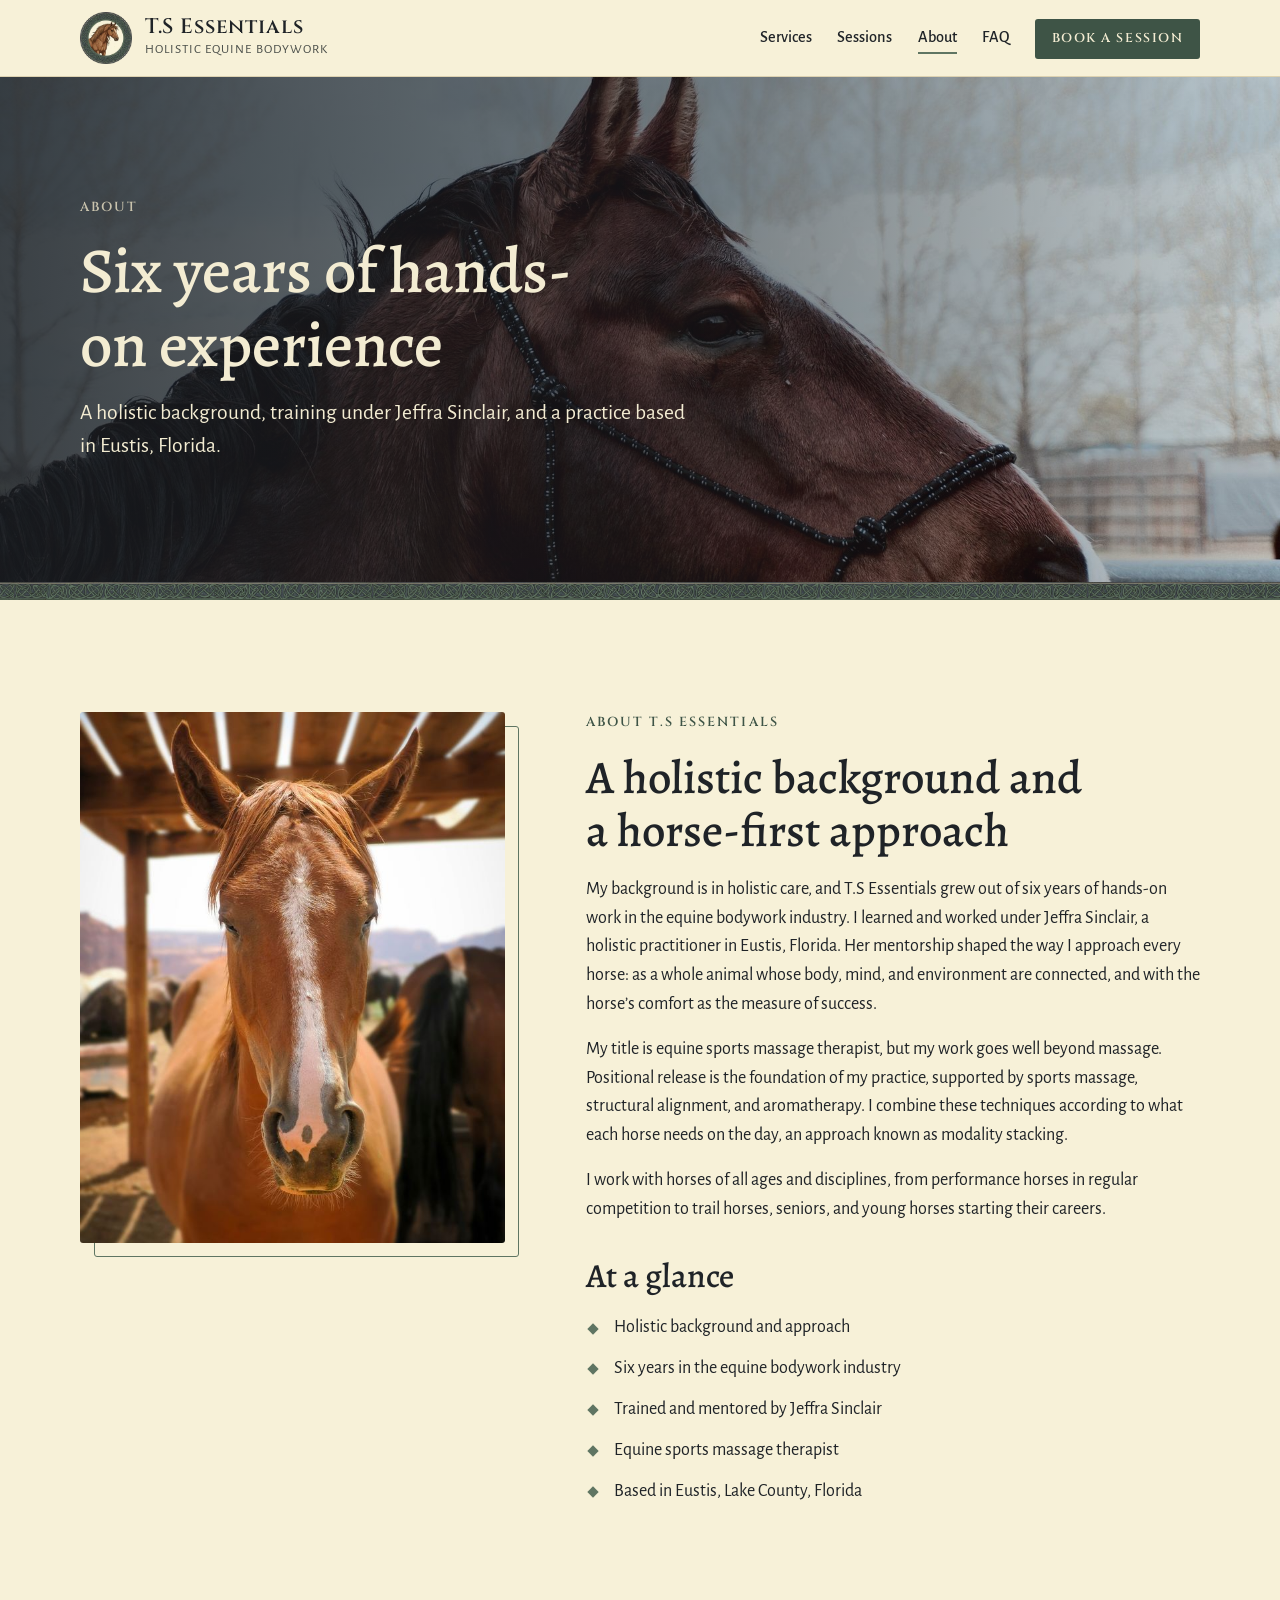
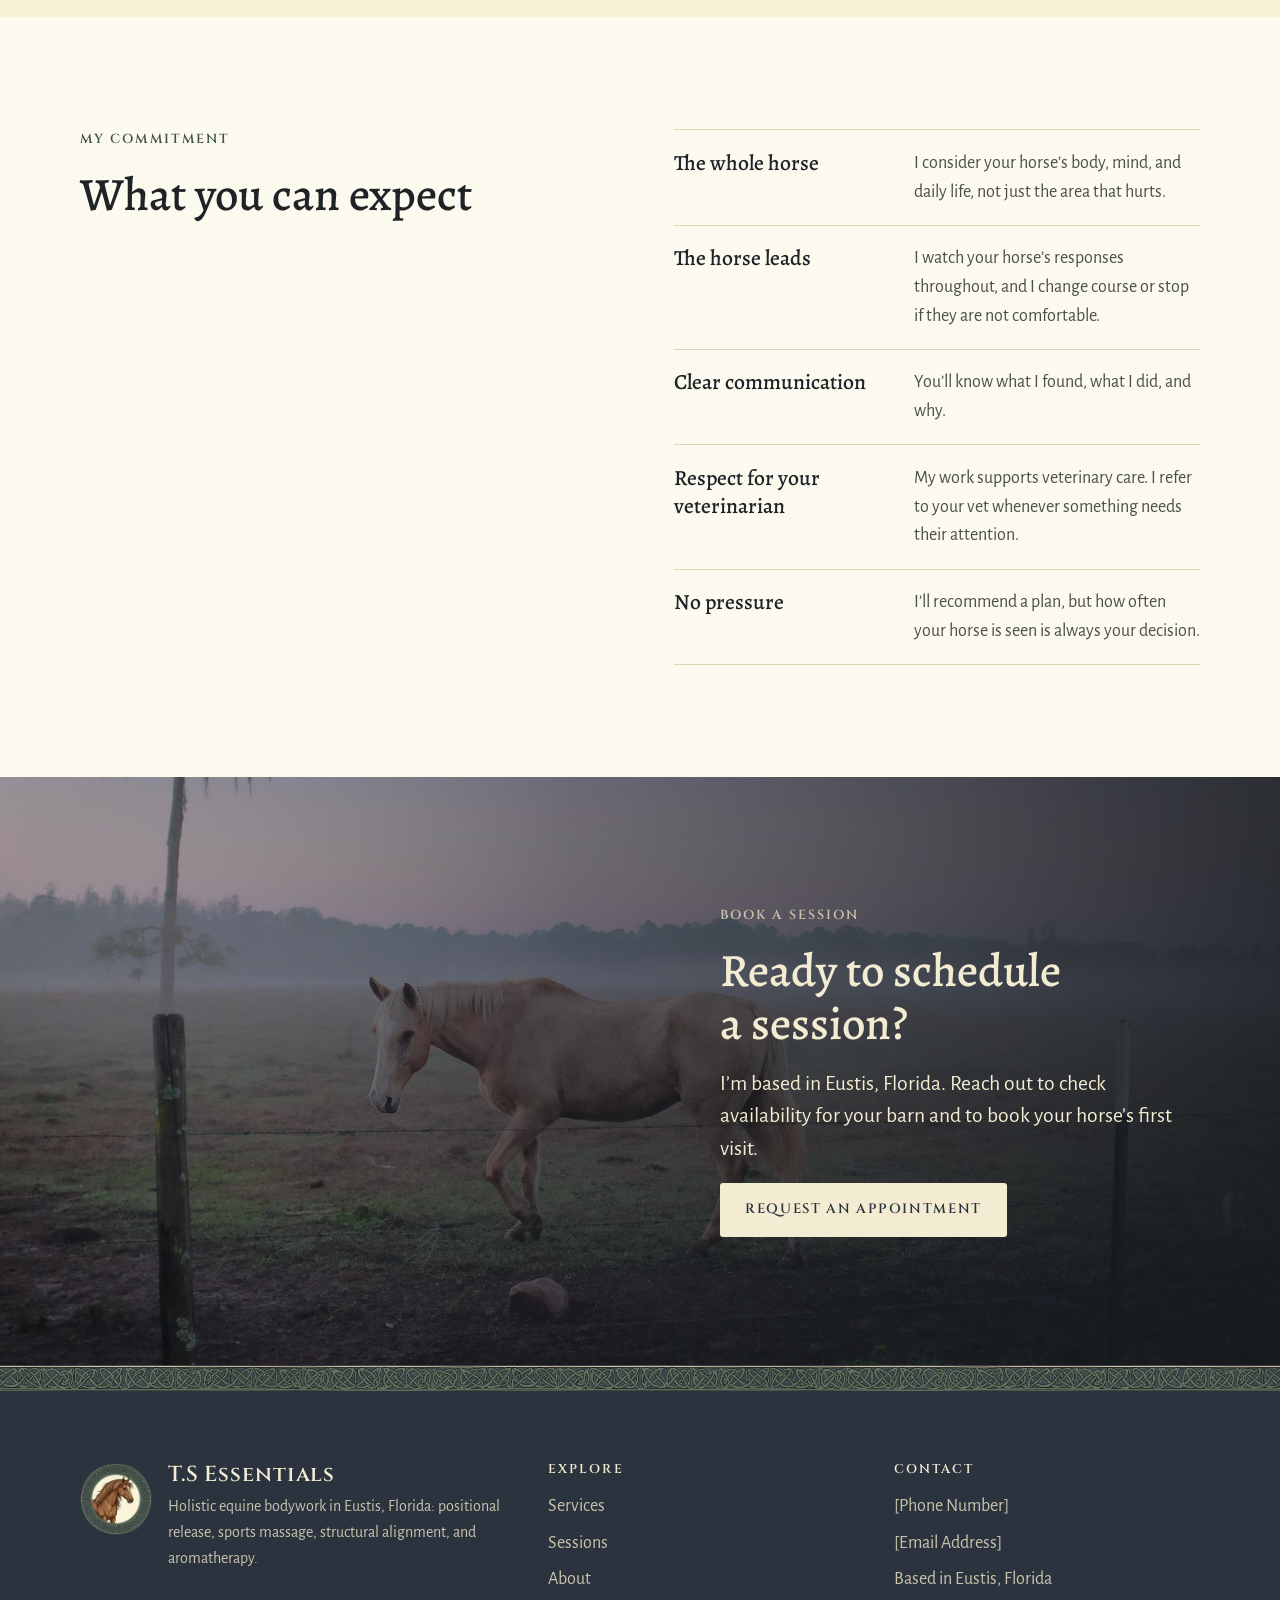
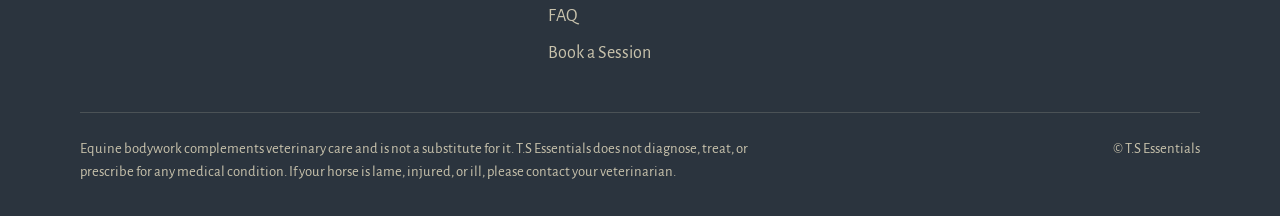
==== commit 14fdb30e: "Emphasize holistic approach and background across the site - Brand tagline, hero, and meta descripti" ====
--- a/ts-essentials-website/about.html
+++ b/ts-essentials-website/about.html
@@ -5,11 +5,11 @@
 <meta name="viewport" content="width=device-width, initial-scale=1, viewport-fit=cover">
 <title>About | T.S Essentials</title>
 <meta name="claude:viewport-fit-sides" content="cover">
-<meta name="description" content="T.S Essentials is an equine bodywork practice in Eustis, Florida, with six years of industry experience and training under Jeffra Sinclair.">
+<meta name="description" content="T.S Essentials is a holistic equine bodywork practice in Eustis, Florida, with six years of industry experience and training under Jeffra Sinclair.">
 <meta property="og:type" content="website">
 <meta property="og:site_name" content="T.S Essentials">
 <meta property="og:title" content="About | T.S Essentials">
-<meta property="og:description" content="T.S Essentials is an equine bodywork practice in Eustis, Florida, with six years of industry experience and training under Jeffra Sinclair.">
+<meta property="og:description" content="T.S Essentials is a holistic equine bodywork practice in Eustis, Florida, with six years of industry experience and training under Jeffra Sinclair.">
 <meta property="og:image" content="images/logo-full.jpg">
 <meta name="theme-color" content="#f7f1d8">
 <link rel="icon" type="image/png" href="images/favicon.png">
@@ -28,7 +28,7 @@
       <img src="images/emblem-small.webp" width="52" height="52" alt="">
       <span>
         <span class="brand__name">T.S Essentials</span>
-        <span class="brand__sub">Equine Bodywork</span>
+        <span class="brand__sub">Holistic Equine Bodywork</span>
       </span>
     </a>
     <button class="nav-toggle" type="button" aria-expanded="false" aria-controls="site-nav">Menu</button>
@@ -49,7 +49,7 @@
     <div class="page-head__inner">
       <p class="eyebrow">About</p>
       <h1>Six years of hands-on experience</h1>
-      <p>Trained under Jeffra Sinclair. Based in Eustis, Florida.</p>
+      <p>A holistic background, training under Jeffra Sinclair, and a practice based in Eustis, Florida.</p>
     </div>
   </div>
 </section>
@@ -64,14 +64,15 @@
     </div>
     <div class="stack">
       <p class="eyebrow">About T.S Essentials</p>
-      <h2>Trained hands and a horse-first approach</h2>
+      <h2>A holistic background and a horse-first approach</h2>
       <div class="prose">
-        <p>T.S Essentials grew out of six years of hands-on work in the equine bodywork industry. I learned and worked under Jeffra Sinclair, a holistic practitioner in Eustis, Florida, and her mentorship shaped the way I approach every horse: patiently, thoroughly, and with the horse&rsquo;s comfort as the measure of success.</p>
+        <p>My background is in holistic care, and T.S Essentials grew out of six years of hands-on work in the equine bodywork industry. I learned and worked under Jeffra Sinclair, a holistic practitioner in Eustis, Florida. Her mentorship shaped the way I approach every horse: as a whole animal whose body, mind, and environment are connected, and with the horse&rsquo;s comfort as the measure of success.</p>
         <p>My title is equine sports massage therapist, but my work goes well beyond massage. Positional release is the foundation of my practice, supported by sports massage, structural alignment, and aromatherapy. I combine these techniques according to what each horse needs on the day, an approach known as modality stacking.</p>
         <p>I work with horses of all ages and disciplines, from performance horses in regular competition to trail horses, seniors, and young horses starting their careers.</p>
       </div>
       <h3 class="mt-1">At a glance</h3>
       <ul class="checks">
+        <li>Holistic background and approach</li>
         <li>Six years in the equine bodywork industry</li>
         <li>Trained and mentored by Jeffra Sinclair</li>
         <li>Equine sports massage therapist</li>
@@ -88,6 +89,7 @@
       <h2>What you can expect</h2>
     </div>
     <dl class="roster">
+      <div><dt>The whole horse</dt><dd>I consider your horse&rsquo;s body, mind, and daily life, not just the area that hurts.</dd></div>
       <div><dt>The horse leads</dt><dd>I watch your horse&rsquo;s responses throughout, and I change course or stop if they are not comfortable.</dd></div>
       <div><dt>Clear communication</dt><dd>You&rsquo;ll know what I found, what I did, and why.</dd></div>
       <div><dt>Respect for your veterinarian</dt><dd>My work supports veterinary care. I refer to your vet whenever something needs their attention.</dd></div>
@@ -117,7 +119,7 @@
         <img src="images/emblem-small.webp" width="72" height="72" alt="">
         <div>
           <span class="brand__name">T.S Essentials</span>
-          <p>Equine bodywork in Eustis, Florida: positional release, sports massage, structural alignment, and aromatherapy.</p>
+          <p>Holistic equine bodywork in Eustis, Florida: positional release, sports massage, structural alignment, and aromatherapy.</p>
         </div>
       </div>
       <div>
